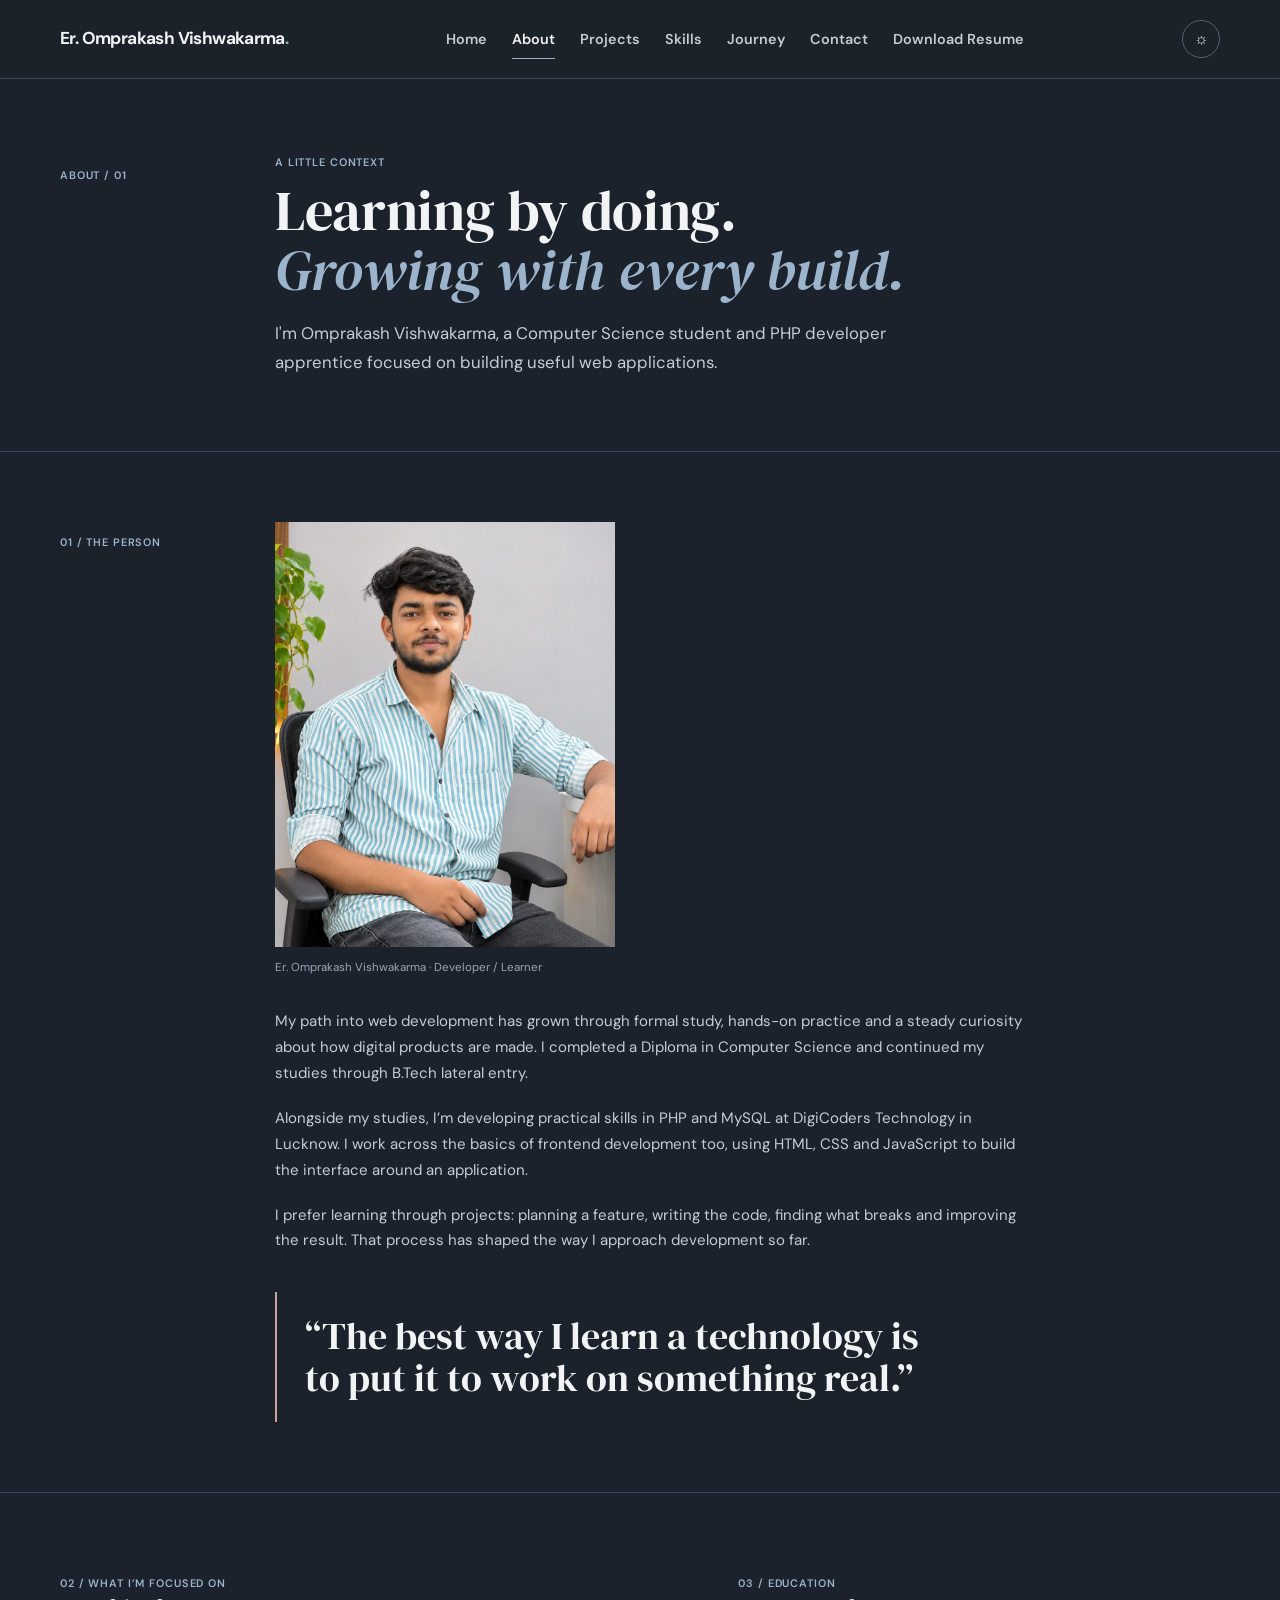
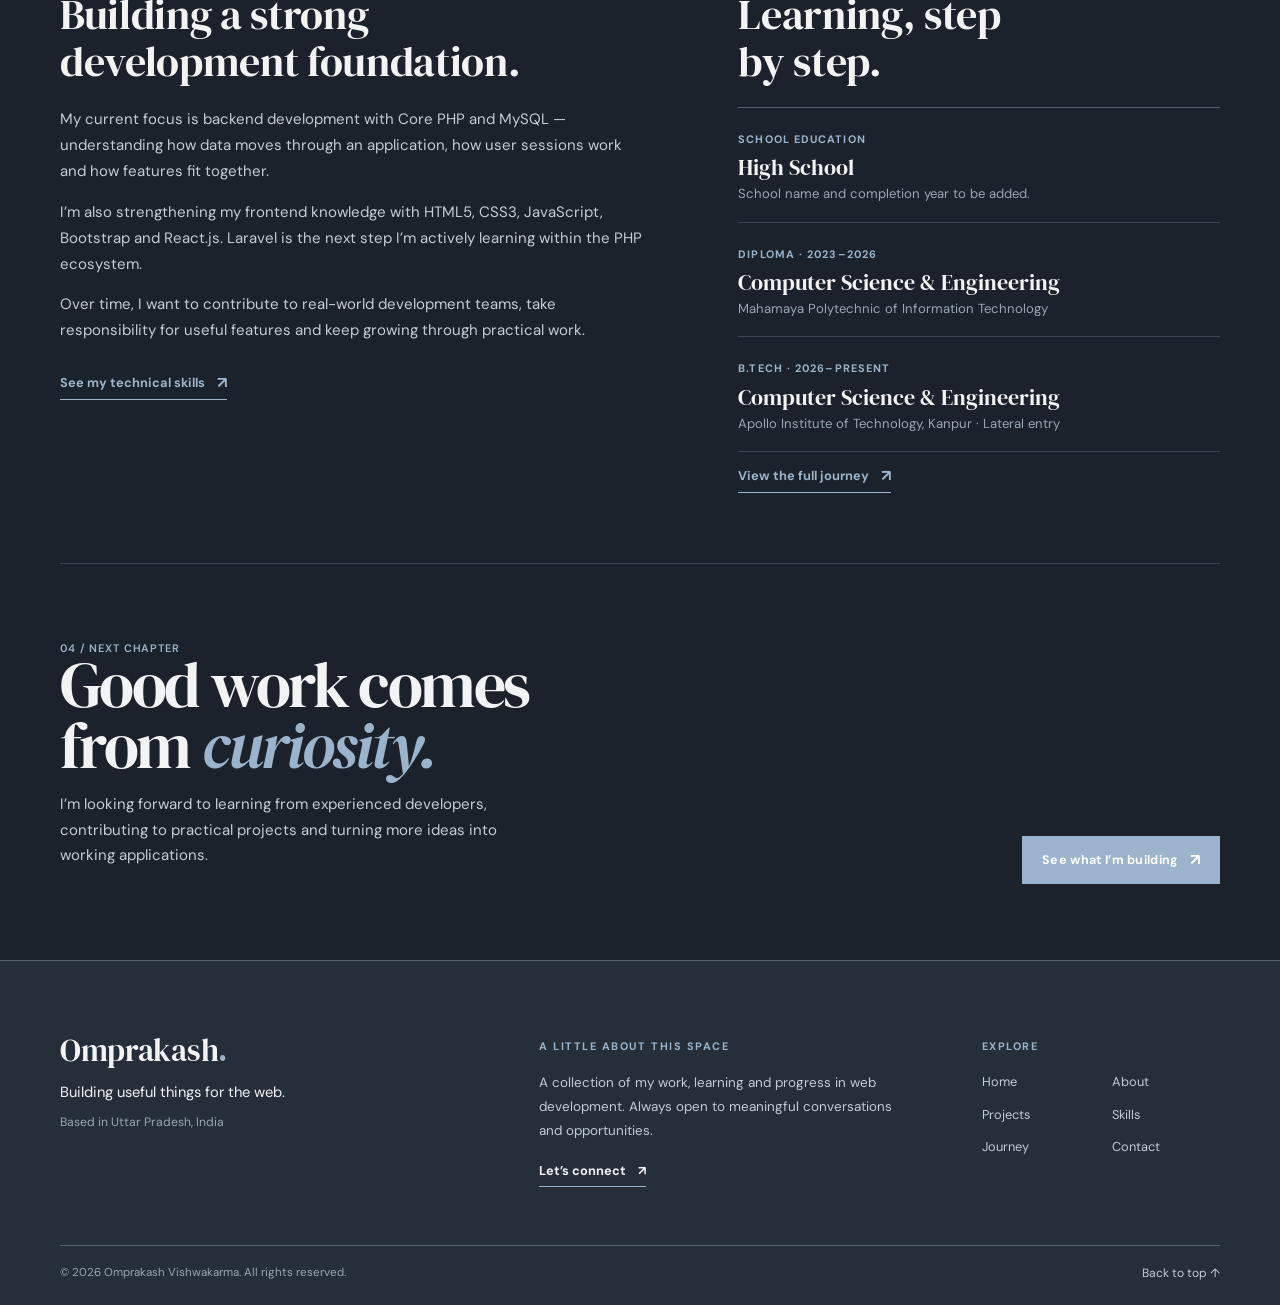
==== about.html @ 161e8c68 "Initial commit" ====
<!doctype html>
<html lang="en" data-theme="dark">
<head>
  <meta charset="utf-8">
  <meta name="viewport" content="width=device-width, initial-scale=1">
  <link rel="icon" href="favicon.svg" type="image/svg+xml">
  <link rel="icon" href="favicon.ico" sizes="any">
  <link rel="apple-touch-icon" href="favicon-180.png">
  <meta name="theme-color" content="#263746">
  <meta name="description" content="About Omprakash Vishwakarma — Computer Science student and PHP developer.">
  <title>About — Omprakash Vishwakarma</title>
  <link rel="preconnect" href="https://fonts.googleapis.com">
  <link rel="preconnect" href="https://fonts.gstatic.com" crossorigin>
  <link href="https://fonts.googleapis.com/css2?family=DM+Sans:wght@400;500;600;700;800&family=DM+Serif+Display:ital@0;1&display=swap" rel="stylesheet">
  <link rel="stylesheet" href="css/common.css">
    <link rel="stylesheet" href="css/about.css">
  <script>try{document.documentElement.dataset.theme=localStorage.getItem('omprakash-theme')||'dark';}catch(e){document.documentElement.dataset.theme='dark';}</script>
  <link rel="stylesheet" href="css/typography.css">
</head>
<body id="top">
<header class="site-header">
  <div class="wrap header-inner">
    <a class="wordmark" href="index.html" aria-label="Er. Omprakash Vishwakarma home">Er. Omprakash Vishwakarma<span>.</span></a>
    <div class="nav-wrap" data-primary-nav>
      <nav class="primary-nav" aria-label="Main navigation">
        <a href="index.html">Home</a><a href="about.html" aria-current="page">About</a>
        <a href="projects.html">Projects</a><a href="skills.html">Skills</a>
        <a href="journey.html">Journey</a><a href="contact.html">Contact</a><a class="nav-resume-link" href="resume/Omprakash_Vishwakarma_Resume.pdf" download="Omprakash_Vishwakarma_Resume.pdf" aria-label="Download resume PDF">Download Resume</a>
      </nav>
      
    </div>
    <div class="header-tools"><button class="theme-toggle" type="button" data-theme-toggle aria-label="Switch theme">◐</button></div>
    <button class="menu-toggle" type="button" data-menu-toggle aria-label="Open navigation" aria-expanded="false">☰</button>
  </div>
</header>

<main>
  <section class="page-intro">
    <div class="wrap page-intro-grid">
      <div class="section-index">About / 01</div>
      <div class="reveal">
        <div class="eyebrow">A little context</div>
        <h1>Learning by doing.<br><em>Growing with every build.</em></h1>
        <p class="intro-lead">I'm Omprakash Vishwakarma, a Computer Science student and PHP developer apprentice focused on building useful web applications.</p>
      </div>
    </div>
  </section>

  <section class="about-story">
    <div class="wrap story-grid">
      <div class="section-index">01 / The person</div>
      <div class="story-copy reveal">
        <figure class="about-portrait">
          <img src="images/about-image.png" alt="Profile photo placeholder for Er. Omprakash Vishwakarma">
          <figcaption>Er. Omprakash Vishwakarma · Developer / Learner</figcaption>
        </figure>
        <p>My path into web development has grown through formal study, hands-on practice and a steady curiosity about how digital products are made. I completed a Diploma in Computer Science and continued my studies through B.Tech lateral entry.</p>
        <p>Alongside my studies, I’m developing practical skills in PHP and MySQL at DigiCoders Technology in Lucknow. I work across the basics of frontend development too, using HTML, CSS and JavaScript to build the interface around an application.</p>
        <p>I prefer learning through projects: planning a feature, writing the code, finding what breaks and improving the result. That process has shaped the way I approach development so far.</p>
        <blockquote class="story-quote">“The best way I learn a technology is to put it to work on something real.”</blockquote>
      </div>
    </div>
  </section>

  <section class="wrap about-columns">
    <div class="about-column reveal">
      <div class="section-index">02 / What I’m focused on</div>
      <h2>Building a strong<br>development foundation.</h2>
      <p>My current focus is backend development with Core PHP and MySQL — understanding how data moves through an application, how user sessions work and how features fit together.</p>
      <p>I’m also strengthening my frontend knowledge with HTML5, CSS3, JavaScript, Bootstrap and React.js. Laravel is the next step I’m actively learning within the PHP ecosystem.</p>
      <p>Over time, I want to contribute to real-world development teams, take responsibility for useful features and keep growing through practical work.</p>
      <a class="inline-link" href="skills.html">See my technical skills <span class="arrow">↗</span></a>
    </div>
    <div class="about-column reveal">
      <div class="section-index">03 / Education</div>
      <h2>Learning, step<br>by step.</h2>
      <div class="education-list">
        <div class="education-item">
          <small>School education</small>
          <h3>High School</h3>
          <p>School name and completion year to be added.</p>
        </div>
        <div class="education-item">
          <small>Diploma · 2023–2026</small>
          <h3>Computer Science & Engineering</h3>
          <p>Mahamaya Polytechnic of Information Technology</p>
        </div>
        <div class="education-item">
          <small>B.Tech · 2026–Present</small>
          <h3>Computer Science & Engineering</h3>
          <p>Apollo Institute of Technology, Kanpur · Lateral entry</p>
        </div>
      </div>
      <a class="inline-link" href="journey.html">View the full journey <span class="arrow">↗</span></a>
    </div>
  </section>

  <section class="about-end">
    <div class="wrap about-end-inner reveal">
      <div>
        <div class="section-index">04 / Next chapter</div>
        <h2>Good work comes<br>from <em>curiosity.</em></h2>
        <p>I’m looking forward to learning from experienced developers, contributing to practical projects and turning more ideas into working applications.</p>
      </div>
      <a class="button" href="projects.html">See what I’m building <span class="arrow">↗</span></a>
    </div>
  </section>
</main>

<footer class="site-footer">
  <div class="wrap footer-inner">
    <div class="footer-main">
      <div class="footer-brand-block">
        <a aria-label="Omprakash Vishwakarma — back to homepage" class="footer-name" href="index.html">Omprakash<span>.</span></a>
        <p class="footer-tagline">Building useful things for the web.</p>
        <p class="footer-location">Based in Uttar Pradesh, India</p>
      </div>
      <div class="footer-note">
        <span class="footer-label">A little about this space</span>
        <p>A collection of my work, learning and progress in web development. Always open to meaningful conversations and opportunities.</p>
        <a class="footer-contact-link" href="contact.html">Let’s connect <span aria-hidden="true">↗</span></a>
      </div>
      <nav class="footer-navigation" aria-label="Footer navigation">
        <span class="footer-label">Explore</span>
        <div class="footer-links">
          <a href="index.html">Home</a>
          <a href="about.html">About</a>
          <a href="projects.html">Projects</a>
          <a href="skills.html">Skills</a>
          <a href="journey.html">Journey</a>
          <a href="contact.html">Contact</a>
        </div>
      </nav>
    </div>
    <div class="footer-bottom">
      <span class="footer-meta">© <span data-current-year>2026</span> Omprakash Vishwakarma. All rights reserved.</span>
      <a class="back-to-top" href="#top" onclick="window.scrollTo({top:0,behavior:'smooth'}); return false;">Back to top ↑</a>
    </div>
  </div>
</footer>
<script src="js/main.js"></script>
</body>
</html>
---- css/common.css ----
:root {
  color-scheme: light;
  --paper: #f7f7f5;
  --paper-2: #eef0f2;
  --surface: #ffffff;
  --ink: #22252b;
  --ink-soft: #505966;
  --muted: #707985;
  --olive: #526b86;
  --olive-deep: #40566e;
  --clay: #8a6f68;
  --line: #dfe3e7;
  --line-strong: #c7ced6;
  --shadow: 0 16px 38px rgba(34, 45, 58, .08);
  --serif: "DM Serif Display", Georgia, serif;
  --sans: "DM Sans", Arial, sans-serif;
}

:root[data-theme="dark"] {
  color-scheme: dark;
  --paper: #1c222b;
  --paper-2: #252e39;
  --surface: #222b35;
  --ink: #f1f3f5;
  --ink-soft: #c4ccd5;
  --muted: #9aa6b3;
  --olive: #9bb3cb;
  --olive-deep: #b4c8dc;
  --clay: #c5a69a;
  --line: #394552;
  --line-strong: #536171;
  --shadow: 0 16px 38px rgba(0, 0, 0, .24);
}

* {
  box-sizing: border-box;
}

html {
  scroll-behavior: smooth;
  scroll-padding-top: 92px;
}

body {
  margin: 0;
  background: var(--paper);
  color: var(--ink);
  font-family: var(--sans);
  font-size: 16px;
  line-height: 1.7;
  transition: background-color .25s ease, color .25s ease;
}

a {
  color: inherit;
  text-decoration: none;
}

button {
  font: inherit;
}

img {
  display: block;
  max-width: 100%;
}

.wrap {
  width: min(1160px, calc(100% - 56px));
  margin-inline: auto;
}

.eyebrow,
.section-index,
.meta,
.nav-link,
.small-label {
  font-size: .72rem;
  line-height: 1.3;
  letter-spacing: .13em;
  text-transform: uppercase;
  font-weight: 700;
}

.eyebrow,
.section-index {
  color: var(--olive);
}

.site-header {
  position: sticky;
  top: 0;
  z-index: 30;
  background: color-mix(in srgb, var(--paper) 94%, transparent);
  border-bottom: 1px solid var(--line);
  backdrop-filter: blur(10px);
}

.header-inner {
  min-height: 78px;
  display: flex;
  align-items: center;
  justify-content: space-between;
  gap: 28px;
}

.wordmark {
  font-family: var(--serif);
  font-size: 1.8rem;
  font-weight: 700;
  letter-spacing: -.045em;
  line-height: 1;
  white-space: nowrap;
}

.wordmark span {
  color: var(--olive);
}

.nav-wrap {
  display: flex;
  align-items: center;
  gap: 30px;
}

.primary-nav {
  display: flex;
  align-items: center;
  gap: 25px;
}

.primary-nav a {
  position: relative;
  color: var(--ink-soft);
  font-size: .9rem;
  font-weight: 600;
  transition: color .2s ease;
}

.primary-nav a::after {
  content: "";
  position: absolute;
  left: 0;
  right: 100%;
  bottom: -8px;
  height: 1px;
  background: var(--olive);
  transition: right .2s ease;
}

.primary-nav a:hover,
.primary-nav a[aria-current="page"] {
  color: var(--ink);
}

.primary-nav a:hover::after,
.primary-nav a[aria-current="page"]::after {
  right: 0;
}

.header-tools {
  display: flex;
  align-items: center;
  gap: 10px;
}

.theme-toggle,
.menu-toggle {
  width: 38px;
  height: 38px;
  border: 1px solid var(--line-strong);
  background: transparent;
  color: var(--ink);
  display: grid;
  place-items: center;
  cursor: pointer;
  border-radius: 50%;
  transition: background .2s, border-color .2s;
}

.theme-toggle:hover,
.menu-toggle:hover {
  background: var(--paper-2);
  border-color: var(--olive);
}

.menu-toggle {
  display: none;
  border-radius: 2px;
  font-size: 1rem;
}

.hero {
  padding: 86px 0 84px;
  border-bottom: 1px solid var(--line);
}

.hero-grid {
  display: grid;
  grid-template-columns: minmax(0, 1.13fr) minmax(280px, .87fr);
  gap: clamp(44px, 8vw, 112px);
  align-items: center;
}

.hero-copy {
  padding: 12px 0 18px;
}

.hero-kicker {
  display: flex;
  align-items: center;
  gap: 12px;
  color: var(--olive);
}

.hero-kicker::before {
  content: "";
  width: 32px;
  height: 1px;
  background: var(--olive);
}

.hero h1 {
  max-width: 740px;
  margin: 24px 0 20px;
  font-family: var(--serif);
  font-size: clamp(3.8rem, 7.4vw, 6.8rem);
  font-weight: 500;
  letter-spacing: -.055em;
  line-height: .88;
}

.hero h1 em {
  color: var(--olive);
  font-weight: 500;
}

.hero-intro {
  max-width: 550px;
  color: var(--ink-soft);
  font-size: 1rem;
  line-height: 1.85;
}

.hero-actions {
  display: flex;
  align-items: center;
  flex-wrap: wrap;
  gap: 24px;
  margin-top: 30px;
}

.button {
  display: inline-flex;
  align-items: center;
  justify-content: center;
  gap: 12px;
  min-height: 48px;
  padding: 0 19px;
  border: 1px solid var(--olive);
  background: var(--olive);
  color: #fff;
  font-size: .78rem;
  font-weight: 700;
  letter-spacing: .025em;
  transition: background .2s, color .2s, transform .2s;
}

.button:hover {
  background: var(--olive-deep);
  border-color: var(--olive-deep);
  transform: translateY(-2px);
}

.button-quiet {
  display: inline-flex;
  align-items: center;
  gap: 10px;
  font-size: .8rem;
  font-weight: 700;
  color: var(--ink);
  border-bottom: 1px solid var(--line-strong);
  padding: 9px 0;
  transition: color .2s, border-color .2s;
}

.button-quiet:hover {
  color: var(--olive);
  border-color: var(--olive);
}

.arrow {
  font-size: 1rem;
  line-height: 1;
}

.hero-portrait {
  position: relative;
  max-width: 410px;
  margin-left: auto;
  width: 100%;
}

.portrait-frame {
  position: relative;
  overflow: hidden;
  aspect-ratio: 4 / 5;
  background: var(--paper-2);
  border: 1px solid var(--line-strong);
}

.portrait-frame img {
  width: 100%;
  height: 100%;
  object-fit: cover;
}

.portrait-caption {
  display: flex;
  justify-content: space-between;
  gap: 15px;
  padding-top: 12px;
  color: var(--muted);
  font-size: .68rem;
  letter-spacing: .09em;
  text-transform: uppercase;
}

.portrait-side-note {
  position: absolute;
  left: -35px;
  bottom: 62px;
  writing-mode: vertical-rl;
  transform: rotate(180deg);
  color: var(--clay);
  font-size: .68rem;
  letter-spacing: .17em;
  text-transform: uppercase;
}

.home-section {
  padding: 78px 0;
  border-bottom: 1px solid var(--line);
}

.section-heading {
  display: grid;
  grid-template-columns: 180px 1fr;
  gap: 35px;
  align-items: start;
  margin-bottom: 34px;
}

.section-index {
  padding-top: 13px;
}

.section-title {
  margin: 0;
  font-family: var(--serif);
  font-size: clamp(2.6rem, 4.7vw, 4.25rem);
  font-weight: 500;
  letter-spacing: -.04em;
  line-height: .98;
}

.section-title em {
  color: var(--olive);
  font-weight: 500;
}

.section-deck {
  max-width: 630px;
  margin: 15px 0 0;
  color: var(--ink-soft);
}

.about-preview {
  display: grid;
  grid-template-columns: 180px minmax(0, 1fr) 150px;
  gap: 35px;
  align-items: start;
}

.about-mark {
  font-family: var(--serif);
  font-size: 6rem;
  color: var(--clay);
  line-height: .75;
  font-weight: 400;
}

.about-copy {
  max-width: 680px;
}

.about-copy p {
  margin: 0 0 16px;
  color: var(--ink-soft);
}

.inline-link {
  display: inline-flex;
  gap: 12px;
  align-items: center;
  color: var(--olive);
  font-size: .8rem;
  font-weight: 700;
  border-bottom: 1px solid var(--olive);
  padding: 5px 0;
  margin-top: 8px;
}

.inline-link:hover {
  color: var(--clay);
  border-color: var(--clay);
}

.project-feature {
  display: grid;
  grid-template-columns: minmax(0, 1.1fr) minmax(280px, .9fr);
  gap: clamp(28px, 6vw, 75px);
  align-items: stretch;
}

.project-art {
  min-height: 310px;
  background: var(--paper-2);
  border: 1px solid var(--line-strong);
  padding: clamp(24px, 4vw, 48px);
  display: flex;
  flex-direction: column;
  justify-content: space-between;
  position: relative;
  overflow: hidden;
}

.project-art::before {
  content: "";
  position: absolute;
  width: 260px;
  height: 260px;
  right: -85px;
  top: -90px;
  border: 1px solid var(--line-strong);
  border-radius: 50%;
}

.project-art::after {
  content: "";
  position: absolute;
  width: 175px;
  height: 175px;
  right: -43px;
  top: -48px;
  border: 1px solid var(--line-strong);
  border-radius: 50%;
}

.project-art-top,
.project-art-bottom {
  position: relative;
  z-index: 1;
}

.project-art-title {
  font-family: var(--serif);
  font-size: clamp(3rem, 6vw, 5.2rem);
  line-height: .85;
  letter-spacing: -.04em;
  color: var(--ink);
}

.project-art-sub {
  color: var(--olive);
  font-size: .72rem;
  font-weight: 700;
  letter-spacing: .15em;
  text-transform: uppercase;
}

.project-art-bottom {
  display: flex;
  justify-content: space-between;
  align-items: end;
  gap: 15px;
}

.project-art-bottom span {
  color: var(--muted);
  font-size: .7rem;
  text-transform: uppercase;
  letter-spacing: .1em;
}

.project-info {
  padding: 8px 0;
  display: flex;
  flex-direction: column;
  align-items: start;
}

.project-info h3 {
  margin: 13px 0 15px;
  font-family: var(--serif);
  font-size: 2.45rem;
  font-weight: 500;
  letter-spacing: -.03em;
}

.project-info p {
  color: var(--ink-soft);
  margin: 0 0 20px;
}

.project-meta {
  display: flex;
  flex-wrap: wrap;
  gap: 8px 17px;
  margin-top: auto;
  padding-top: 20px;
  color: var(--muted);
  font-size: .7rem;
  text-transform: uppercase;
  letter-spacing: .08em;
}

.skills-preview {
  display: grid;
  grid-template-columns: 180px minmax(0, 1fr);
  gap: 35px;
}

.skill-lines {
  border-top: 1px solid var(--line-strong);
}

.skill-line {
  display: grid;
  grid-template-columns: 175px 1fr;
  gap: 25px;
  padding: 17px 0;
  border-bottom: 1px solid var(--line);
}

.skill-line h3 {
  margin: 0;
  font-size: .8rem;
  font-weight: 700;
}

.skill-line p {
  margin: 0;
  color: var(--ink-soft);
  font-size: .88rem;
}

.journey-preview {
  display: grid;
  grid-template-columns: 180px minmax(0, 1fr);
  gap: 35px;
}

.journey-list {
  border-top: 1px solid var(--line-strong);
}

.journey-row {
  display: grid;
  grid-template-columns: 145px minmax(0, 1fr) 24px;
  gap: 20px;
  align-items: baseline;
  padding: 17px 0;
  border-bottom: 1px solid var(--line);
}

.journey-row time {
  color: var(--olive);
  font-size: .72rem;
  font-weight: 700;
  letter-spacing: .08em;
  text-transform: uppercase;
}

.journey-row h3 {
  margin: 0;
  font-family: var(--serif);
  font-size: 1.45rem;
  font-weight: 500;
}

.journey-row p {
  margin: 3px 0 0;
  color: var(--muted);
  font-size: .8rem;
}

.journey-row .arrow {
  color: var(--clay);
}

.contact-band {
  padding: 72px 0 80px;
  background: var(--paper-2);
}

.contact-band-inner {
  display: grid;
  grid-template-columns: 180px minmax(0, 1fr) auto;
  gap: 35px;
  align-items: end;
}

.contact-band h2 {
  max-width: 720px;
  margin: 0;
  font-family: var(--serif);
  font-size: clamp(2.8rem, 5.3vw, 5rem);
  font-weight: 500;
  line-height: .94;
  letter-spacing: -.045em;
}

.contact-band h2 em {
  color: var(--olive);
}

.contact-band p {
  max-width: 540px;
  margin: 17px 0 0;
  color: var(--ink-soft);
}

.site-footer {
  padding: 25px 0;
  background: var(--paper-2);
  border-top: 1px solid var(--line);
}

.footer-inner {
  display: flex;
  justify-content: space-between;
  align-items: center;
  gap: 18px;
}

.footer-name {
  font-family: var(--serif);
  font-size: 1.35rem;
  font-weight: 700;
}

.footer-meta {
  color: var(--muted);
  font-size: .7rem;
}

.footer-links {
  display: flex;
  gap: 20px;
}

.footer-links a {
  color: var(--ink-soft);
  font-size: .72rem;
}

.footer-links a:hover {
  color: var(--olive);
}

.reveal {
  opacity: 0;
  transform: translateY(14px);
  transition: opacity .6s ease, transform .6s ease;
}

.reveal.is-visible {
  opacity: 1;
  transform: none;
}

:focus-visible {
  outline: 2px solid var(--clay);
  outline-offset: 4px;
}

@media (max-width: 900px) {
  .primary-nav {
    gap: 15px;
  }

  .nav-wrap {
    gap: 18px;
  }

  .hero-grid {
    gap: 45px;
  }

  .section-heading,
  .about-preview,
  .skills-preview,
  .journey-preview {
    grid-template-columns: 130px minmax(0, 1fr);
    gap: 25px;
  }

  .about-preview {
    grid-template-columns: 130px minmax(0, 1fr);
  }

  .about-mark {
    display: none;
  }

  .contact-band-inner {
    grid-template-columns: 130px minmax(0, 1fr);
  }

  .contact-band-inner .button {
    grid-column: 2;
    width: fit-content;
  }
}

@media (max-width: 700px) {
  .wrap {
    width: min(100% - 36px, 1160px);
  }

  .header-inner {
    min-height: 68px;
  }

  .menu-toggle {
    display: grid;
  }

  .header-tools {
    display: flex;
    align-items: center;
    margin-left: auto;
  }

  .nav-wrap {
    display: none;
    position: absolute;
    top: 68px;
    left: 0;
    right: 0;
    padding: 20px 18px 24px;
    background: var(--paper);
    border-bottom: 1px solid var(--line);
    align-items: stretch;
  }

  .nav-wrap.is-open {
    display: flex;
    flex-direction: column;
  }

  .primary-nav {
    display: grid;
    grid-template-columns: 1fr 1fr;
    gap: 17px 25px;
  }

  .primary-nav a {
    padding: 4px 0;
  }

  .hero {
    padding: 58px 0 58px;
  }

  .hero-grid {
    grid-template-columns: 1fr;
    gap: 42px;
  }

  .hero h1 {
    font-size: clamp(3.6rem, 17vw, 5.5rem);
  }

  .hero-portrait {
    max-width: 340px;
    margin: 0 auto;
  }

  .portrait-side-note {
    left: -23px;
  }

  .home-section {
    padding: 58px 0;
  }

  .section-heading,
  .about-preview,
  .skills-preview,
  .journey-preview {
    grid-template-columns: 1fr;
    gap: 15px;
  }

  .section-index {
    padding-top: 0;
  }

  .section-title {
    font-size: clamp(2.6rem, 12vw, 3.6rem);
  }

  .project-feature {
    grid-template-columns: 1fr;
  }

  .project-art {
    min-height: 270px;
  }

  .project-info h3 {
    font-size: 2.15rem;
  }

  .skill-line {
    grid-template-columns: 115px 1fr;
    gap: 15px;
  }

  .journey-row {
    grid-template-columns: 100px minmax(0, 1fr) 16px;
    gap: 12px;
  }

  .journey-row h3 {
    font-size: 1.25rem;
  }

  .contact-band {
    padding: 58px 0;
  }

  .contact-band-inner {
    grid-template-columns: 1fr;
    gap: 18px;
  }

  .contact-band-inner .button {
    grid-column: auto;
  }

  .footer-inner {
    flex-wrap: wrap;
  }

  .footer-links {
    order: 3;
    width: 100%;
    flex-wrap: wrap;
  }
}

@media (prefers-reduced-motion: reduce) {
  html {
    scroll-behavior: auto;
  }

  *,
  *::before,
  *::after {
    transition-duration: .01ms !important;
    animation-duration: .01ms !important;
    animation-iteration-count: 1 !important;
  }

  .reveal {
    opacity: 1;
    transform: none;
  }
}




/* -------------------------------------------------------
   Unified expanded footer — shared across all six pages
-------------------------------------------------------- */
.site-footer {
  padding: 0;
  background: var(--paper-2);
  border-top: 1px solid var(--line-strong);
}

.footer-inner {
  display: block;
  padding-top: clamp(42px, 6vw, 72px);
  padding-bottom: 22px;
}

.footer-main {
  display: grid;
  grid-template-columns: minmax(220px, 1.1fr) minmax(250px, 1fr) minmax(150px, .65fr);
  gap: clamp(28px, 6vw, 76px);
  padding-bottom: clamp(38px, 5vw, 58px);
}

.footer-brand-block,
.footer-note,
.footer-navigation {
  min-width: 0;
}

.footer-name {
  display: inline-block;
  font-family: var(--serif);
  font-size: clamp(2rem, 3vw, 2.65rem);
  font-weight: 700;
  letter-spacing: -.055em;
  line-height: 1;
}

.footer-name span {
  color: var(--olive);
}

.footer-tagline {
  margin: 17px 0 7px;
  color: var(--ink);
  font-family: var(--serif);
  font-size: clamp(1.35rem, 2vw, 1.7rem);
  line-height: 1.15;
}

.footer-location {
  margin: 0;
  color: var(--muted);
  font-size: .76rem;
}

.footer-label {
  display: block;
  margin: 4px 0 15px;
  color: var(--olive);
  font-size: .68rem;
  font-weight: 700;
  letter-spacing: .14em;
  text-transform: uppercase;
}

.footer-note p {
  max-width: 390px;
  margin: 0;
  color: var(--ink-soft);
  font-size: .84rem;
  line-height: 1.8;
}

.footer-contact-link {
  display: inline-flex;
  align-items: center;
  gap: 12px;
  margin-top: 17px;
  padding-bottom: 4px;
  border-bottom: 1px solid var(--olive);
  color: var(--ink);
  font-size: .8rem;
  font-weight: 700;
}

.footer-contact-link:hover {
  color: var(--olive);
}

.footer-links {
  display: grid;
  grid-template-columns: repeat(2, minmax(0, 1fr));
  gap: 11px 22px;
}

.footer-links a {
  width: fit-content;
  color: var(--ink-soft);
  font-size: .8rem;
  transition: color .2s ease;
}

.footer-links a:hover {
  color: var(--olive);
}

.footer-bottom {
  display: flex;
  justify-content: space-between;
  align-items: center;
  gap: 20px;
  padding-top: 17px;
  border-top: 1px solid var(--line-strong);
}

.footer-meta {
  color: var(--muted);
  font-size: .72rem;
  line-height: 1.6;
}

.back-to-top {
  flex: 0 0 auto;
  color: var(--ink-soft);
  font-size: .75rem;
  transition: color .2s ease;
}

.back-to-top:hover {
  color: var(--olive);
}

@media (max-width: 760px) {
  .footer-inner {
    padding-top: 38px;
  }

  .footer-main {
    grid-template-columns: 1fr 1fr;
    gap: 30px 24px;
  }

  .footer-brand-block {
    grid-column: 1 / -1;
  }

  .footer-note {
    grid-column: 1 / -1;
    max-width: 520px;
  }

  .footer-navigation {
    grid-column: 1 / -1;
  }

  .footer-links {
    grid-template-columns: repeat(3, minmax(0, 1fr));
  }
}

@media (max-width: 430px) {
  .footer-main {
    gap: 25px;
  }

  .footer-links {
    grid-template-columns: repeat(2, minmax(0, 1fr));
  }

  .footer-bottom {
    align-items: flex-start;
    flex-direction: column;
    gap: 10px;
  }
}


/* Full name in the navigation */
.wordmark {
  font-family: var(--sans);
  font-size: clamp(.9rem, 1.35vw, 1.12rem);
  font-weight: 700;
  letter-spacing: -.035em;
}

.wordmark span {
  color: var(--olive);
}

@media (max-width: 900px) {
  .wordmark {
    font-size: .92rem;
  }
}


/* Home page: three selected project cards */
.home-project-grid {
  display: grid;
  grid-template-columns: repeat(3, minmax(0, 1fr));
  gap: 24px;
}

.home-project-card {
  min-width: 0;
}

.home-project-image {
  position: relative;
  display: flex;
  min-height: 260px;
  aspect-ratio: 4 / 3;
  flex-direction: column;
  justify-content: space-between;
  overflow: hidden;
  padding: 22px;
  background: var(--paper-2);
  border: 1px solid var(--line-strong);
}

.home-project-image>img {
  position: absolute;
  inset: 0;
  width: 100%;
  height: 100%;
  object-fit: cover;
}

.home-project-image::after {
  content: "";
  position: absolute;
  inset: 0;
  background: linear-gradient(180deg, rgba(18, 26, 34, .15), rgba(18, 26, 34, .62));
}

.home-project-number,
.home-project-image-title,
.home-project-image-meta {
  position: relative;
  z-index: 1;
  color: #fff;
}

.home-project-number {
  font-size: .68rem;
  font-weight: 700;
  letter-spacing: .13em;
  text-transform: uppercase;
}

.home-project-image-title {
  width: fit-content;
  font-family: var(--serif);
  font-size: clamp(3rem, 5vw, 4.8rem);
  line-height: .85;
  letter-spacing: -.06em;
}

.home-project-image-title span {
  color: #d2b0a6;
}

.home-project-image-meta {
  display: flex;
  justify-content: space-between;
  gap: 10px;
  font-size: .62rem;
  letter-spacing: .08em;
  text-transform: uppercase;
}

.findback-card-image {
  background-image:
    linear-gradient(180deg, rgba(18, 26, 34, .05), rgba(18, 26, 34, .72)),
    url("../images/findback-hero.png");
  background-size: cover;
  background-position: center;
}

.home-project-copy {
  padding: 20px 2px 4px;
}

.home-project-copy h3 {
  margin: 8px 0 10px;
  font-family: var(--serif);
  font-size: 1.8rem;
  font-weight: 500;
  line-height: 1.05;
}

.home-project-copy p {
  min-height: 74px;
  margin: 0 0 15px;
  color: var(--ink-soft);
  font-size: .86rem;
}

@media (max-width: 900px) {
  .home-project-grid {
    grid-template-columns: repeat(2, minmax(0, 1fr));
  }
}

@media (max-width: 620px) {
  .home-project-grid {
    grid-template-columns: 1fr;
  }

  .home-project-image {
    min-height: 280px;
  }

  .home-project-copy p {
    min-height: 0;
  }
}


/* Improve readability of text over Home page project images */
.home-project-image::after {
  background: linear-gradient(180deg,
      rgba(13, 20, 28, .55) 0%,
      rgba(13, 20, 28, .12) 42%,
      rgba(13, 20, 28, .88) 100%);
}

.home-project-number,
.home-project-image-title,
.home-project-image-meta {
  color: #fff;
  text-shadow: 0 2px 10px rgba(0, 0, 0, .5);
}

.home-project-image-title span {
  color: #f0c8b8;
}


/* Slightly larger navigation labels */
@media (max-width: 900px) and (min-width: 701px) {
  .primary-nav a {
    font-size: .86rem;
  }
}

/* Mobile project cards alignment - Home */
@media (max-width: 620px) {
  .home-project-grid {
    width: 100%;
    grid-template-columns: minmax(0, 1fr);
    gap: 28px;
  }

  .home-project-card {
    width: 100%;
    min-width: 0;
    max-width: 100%;
  }

  .home-project-image {
    width: 100%;
    min-width: 0;
    min-height: 0;
    aspect-ratio: 16 / 10;
    padding: 18px;
  }

  .home-project-image-title {
    max-width: 100%;
    overflow-wrap: anywhere;
    font-size: clamp(2.7rem, 12vw, 4rem);
  }

  .home-project-copy {
    min-width: 0;
  }

  .home-project-copy p {
    min-height: 0;
  }
}

/* Refined typography: calmer hero scale across the site */
.hero h1,
.page-intro h1,
.projects-intro h1,
.skills-intro h1,
.journey-intro h1,
.contact-intro h1 {
  font-size: clamp(3.25rem, 6.1vw, 5.35rem);
  line-height: .96;
  letter-spacing: -.045em;
}

.hero-intro,
.page-intro .intro-lead,
.projects-intro p,
.skills-intro p,
.journey-lede,
.contact-lede {
  max-width: 560px;
  font-size: .98rem;
  line-height: 1.7;
}

.section-title {
  font-size: clamp(2.15rem, 4vw, 3.45rem);
}

@media (max-width: 700px) {
  .hero { padding: 58px 0 54px; }
  .hero h1,
  .page-intro h1,
  .projects-intro h1,
  .skills-intro h1,
  .journey-intro h1,
  .contact-intro h1 {
    font-size: clamp(2.75rem, 11vw, 4.1rem);
    line-height: .98;
  }
  .hero-intro,
  .page-intro .intro-lead,
  .projects-intro p,
  .skills-intro p,
  .journey-lede,
  .contact-lede {
    font-size: .92rem;
    line-height: 1.65;
  }
  .section-title { font-size: clamp(1.9rem, 8vw, 2.8rem); }
}


/* Footer brand typography: lighter weight and more breathing room */
.footer-name {
  font-family: "DM Serif Display", Georgia, serif;
  font-size: clamp(1.8rem, 2.4vw, 2.15rem);
  font-weight: 400;
  letter-spacing: -.01em;
  line-height: 1.12;
}

.footer-tagline {
  margin-top: 12px;
  font-family: "DM Sans", Arial, sans-serif;
  font-size: .92rem;
  font-weight: 400;
  letter-spacing: 0;
  line-height: 1.6;
}

@media (max-width: 700px) {
  .footer-name {
    font-size: 1.85rem;
  }

  .footer-tagline {
    font-size: .9rem;
  }
}
---- css/about.css ----
/* About page — editorial biography layout */
.page-intro { padding: 76px 0 58px; border-bottom: 1px solid var(--line); }
.page-intro-grid { display: grid; grid-template-columns: 180px minmax(0, 1fr); gap: 35px; }
.page-intro h1 {
  margin: 12px 0 18px; max-width: 850px;
  font-family: var(--serif); font-size: clamp(3.4rem, 7vw, 6.1rem);
  font-weight: 500; line-height: .91; letter-spacing: -.055em;
}
.page-intro h1 em { color: var(--olive); }
.page-intro .intro-lead { max-width: 680px; color: var(--ink-soft); font-size: 1.05rem; }
.about-story { padding: 70px 0; border-bottom: 1px solid var(--line); }
.story-grid { display: grid; grid-template-columns: 180px minmax(0, 1fr); gap: 35px; }
.story-copy { max-width: 760px; }
.story-copy p { margin: 0 0 19px; color: var(--ink-soft); }
.story-quote {
  margin: 38px 0 0; padding: 23px 0 23px 28px;
  border-left: 2px solid var(--clay); max-width: 650px;
  font-family: var(--serif); font-size: clamp(1.7rem, 3vw, 2.35rem);
  line-height: 1.12; color: var(--ink);
}
.about-columns {
  display: grid; grid-template-columns: minmax(0, 1.1fr) minmax(260px, .9fr);
  gap: clamp(35px, 7vw, 90px); padding: 70px 0; border-bottom: 1px solid var(--line);
}
.about-column h2 {
  margin: 0 0 22px; font-family: var(--serif); font-size: 2.6rem;
  font-weight: 500; letter-spacing: -.04em; line-height: 1;
}
.about-column p { color: var(--ink-soft); }
.education-list { border-top: 1px solid var(--line-strong); }
.education-item { padding: 16px 0; border-bottom: 1px solid var(--line); }
.education-item small { color: var(--olive); text-transform: uppercase; letter-spacing: .1em; font-size: .68rem; font-weight: 700; }
.education-item h3 { margin: 4px 0 2px; font-family: var(--serif); font-size: 1.4rem; font-weight: 500; }
.education-item p { margin: 0; color: var(--muted); font-size: .82rem; }
.about-end { padding: 64px 0 76px; }
.about-end-inner { display: flex; align-items: end; justify-content: space-between; gap: 30px; }
.about-end h2 { max-width: 650px; margin: 0; font-family: var(--serif); font-size: clamp(2.6rem, 5vw, 4.4rem); line-height: .95; font-weight: 500; letter-spacing: -.04em; }
.about-end h2 em { color: var(--olive); }
.about-end p { color: var(--ink-soft); max-width: 490px; }
@media(max-width:700px) {
  .page-intro { padding: 55px 0 42px; }
  .page-intro-grid, .story-grid { grid-template-columns: 1fr; gap: 16px; }
  .page-intro h1 { font-size: clamp(3.3rem, 16vw, 5rem); }
  .about-story { padding: 54px 0; }
  .about-columns { grid-template-columns: 1fr; gap: 38px; padding: 54px 0; }
  .about-end { padding: 54px 0; }
  .about-end-inner { display: block; }
}


/* Profile photo on the About page */
.about-portrait {
  max-width: 340px;
  margin: 0 0 2rem;
}
.about-portrait img {
  width: 100%;
  aspect-ratio: 4 / 5;
  object-fit: cover;
  background: var(--paper-2);
}
.about-portrait figcaption {
  margin-top: .65rem;
  color: var(--muted);
  font-size: .72rem;
}
---- css/typography.css ----
/* -------------------------------------------------------
   TYPOGRAPHY REFINEMENT
   DM Serif Display is a regular-weight display face.
   Avoid synthetic bold and tight tracking.
-------------------------------------------------------- */

main h1,
main h2,
main h3,
main h4,
main .story-quote,
main .skill-note p {
  font-family: "DM Serif Display", Georgia, serif;
  font-weight: 400;
  letter-spacing: normal;
}

/* Hero headings: lighter, less compressed */
main .hero h1,
main .page-intro h1,
main .projects-intro h1,
main .skills-intro h1,
main .journey-intro h1,
main .contact-intro h1 {
  font-family: "DM Serif Display", Georgia, serif;
  font-size: clamp(3.1rem, 5.7vw, 5.1rem);
  font-weight: 400;
  line-height: 1.04;
  letter-spacing: -.012em;
  word-spacing: .015em;
  font-synthesis: none;
}

/* Emphasized words should remain elegant, not heavier */
main .hero h1 em,
main .page-intro h1 em,
main .projects-intro h1 em,
main .skills-intro h1 em,
main .journey-intro h1 em,
main .contact-intro h1 em {
  font-weight: 400;
  letter-spacing: 0;
}

/* Section headings */
main .section-title,
main .about-column h2,
main .contact-aside h2,
main .skills-cta h2,
main .project-next h2 {
  font-family: "DM Serif Display", Georgia, serif;
  font-size: clamp(1.9rem, 3.3vw, 2.75rem);
  font-weight: 400;
  line-height: 1.12;
  letter-spacing: -.008em;
}

/* Body copy */
main p,
main li,
main .hero-intro,
main .intro-lead,
main .projects-intro p,
main .skills-intro p,
main .journey-lede,
main .contact-lede,
main .contact-aside-copy {
  font-family: "DM Sans", Arial, sans-serif;
  font-size: .94rem;
  font-weight: 400;
  letter-spacing: 0;
  line-height: 1.72;
}

/* Card and sub-section headings */
main .home-project-copy h3,
main .project-equal-copy h3,
main .skill-ledger-main h2,
main .timeline-copy h2,
main .case-detail h3,
main .education-item h3 {
  font-family: "DM Serif Display", Georgia, serif;
  font-size: 1.35rem;
  font-weight: 400;
  line-height: 1.2;
  letter-spacing: 0;
}

/* Keep labels crisp without excessive weight */
main .meta,
main .small-label,
main .section-index,
main .eyebrow {
  font-family: "DM Sans", Arial, sans-serif;
  font-size: .68rem;
  font-weight: 600;
  letter-spacing: .08em;
}

@media (max-width: 700px) {
  main .hero h1,
  main .page-intro h1,
  main .projects-intro h1,
  main .skills-intro h1,
  main .journey-intro h1,
  main .contact-intro h1 {
    font-size: clamp(2.55rem, 10vw, 3.65rem);
    line-height: 1.06;
    letter-spacing: -.008em;
  }

  main .section-title,
  main .about-column h2,
  main .contact-aside h2,
  main .skills-cta h2,
  main .project-next h2 {
    font-size: clamp(1.75rem, 7vw, 2.35rem);
    line-height: 1.14;
  }

  main p,
  main li,
  main .hero-intro,
  main .intro-lead,
  main .projects-intro p,
  main .skills-intro p,
  main .journey-lede,
  main .contact-lede,
  main .contact-aside-copy {
    font-size: .9rem;
    line-height: 1.68;
  }

  main .home-project-copy h3,
  main .project-equal-copy h3,
  main .skill-ledger-main h2,
  main .timeline-copy h2,
  main .case-detail h3,
  main .education-item h3 {
    font-size: 1.2rem;
  }
}


/* Secondary-page hero headings: reduce oversized display scale */
main .page-intro h1,
main .projects-intro h1,
main .skills-intro h1,
main .journey-intro h1,
main .contact-intro h1 {
  font-size: clamp(2.65rem, 4.35vw, 3.85rem);
  line-height: 1.08;
  letter-spacing: -.006em;
  font-weight: 400;
}

@media (max-width: 700px) {
  main .page-intro h1,
  main .projects-intro h1,
  main .skills-intro h1,
  main .journey-intro h1,
  main .contact-intro h1 {
    font-size: clamp(2.2rem, 7.8vw, 2.95rem);
    line-height: 1.1;
  }
}

/* Projects page: scale down the "Three projects" section heading */
.all-projects-heading h2 {
  font-family: "DM Serif Display", Georgia, serif;
  font-size: clamp(2rem, 3.35vw, 2.8rem);
  font-weight: 400;
  line-height: 1.12;
  letter-spacing: -.006em;
}

@media (max-width: 700px) {
  .all-projects-heading h2 {
    font-size: clamp(1.75rem, 6.5vw, 2.3rem);
    line-height: 1.14;
  }
}

/* Resume link deliberately inherits the same colour and typography as nav items */
.primary-nav .nav-resume-link {
  color: var(--ink-soft);
  font-size: .9rem;
  font-weight: 600;
  white-space: nowrap;
}

.primary-nav .nav-resume-link:hover,
.primary-nav .nav-resume-link[aria-current="page"] {
  color: var(--ink);
}
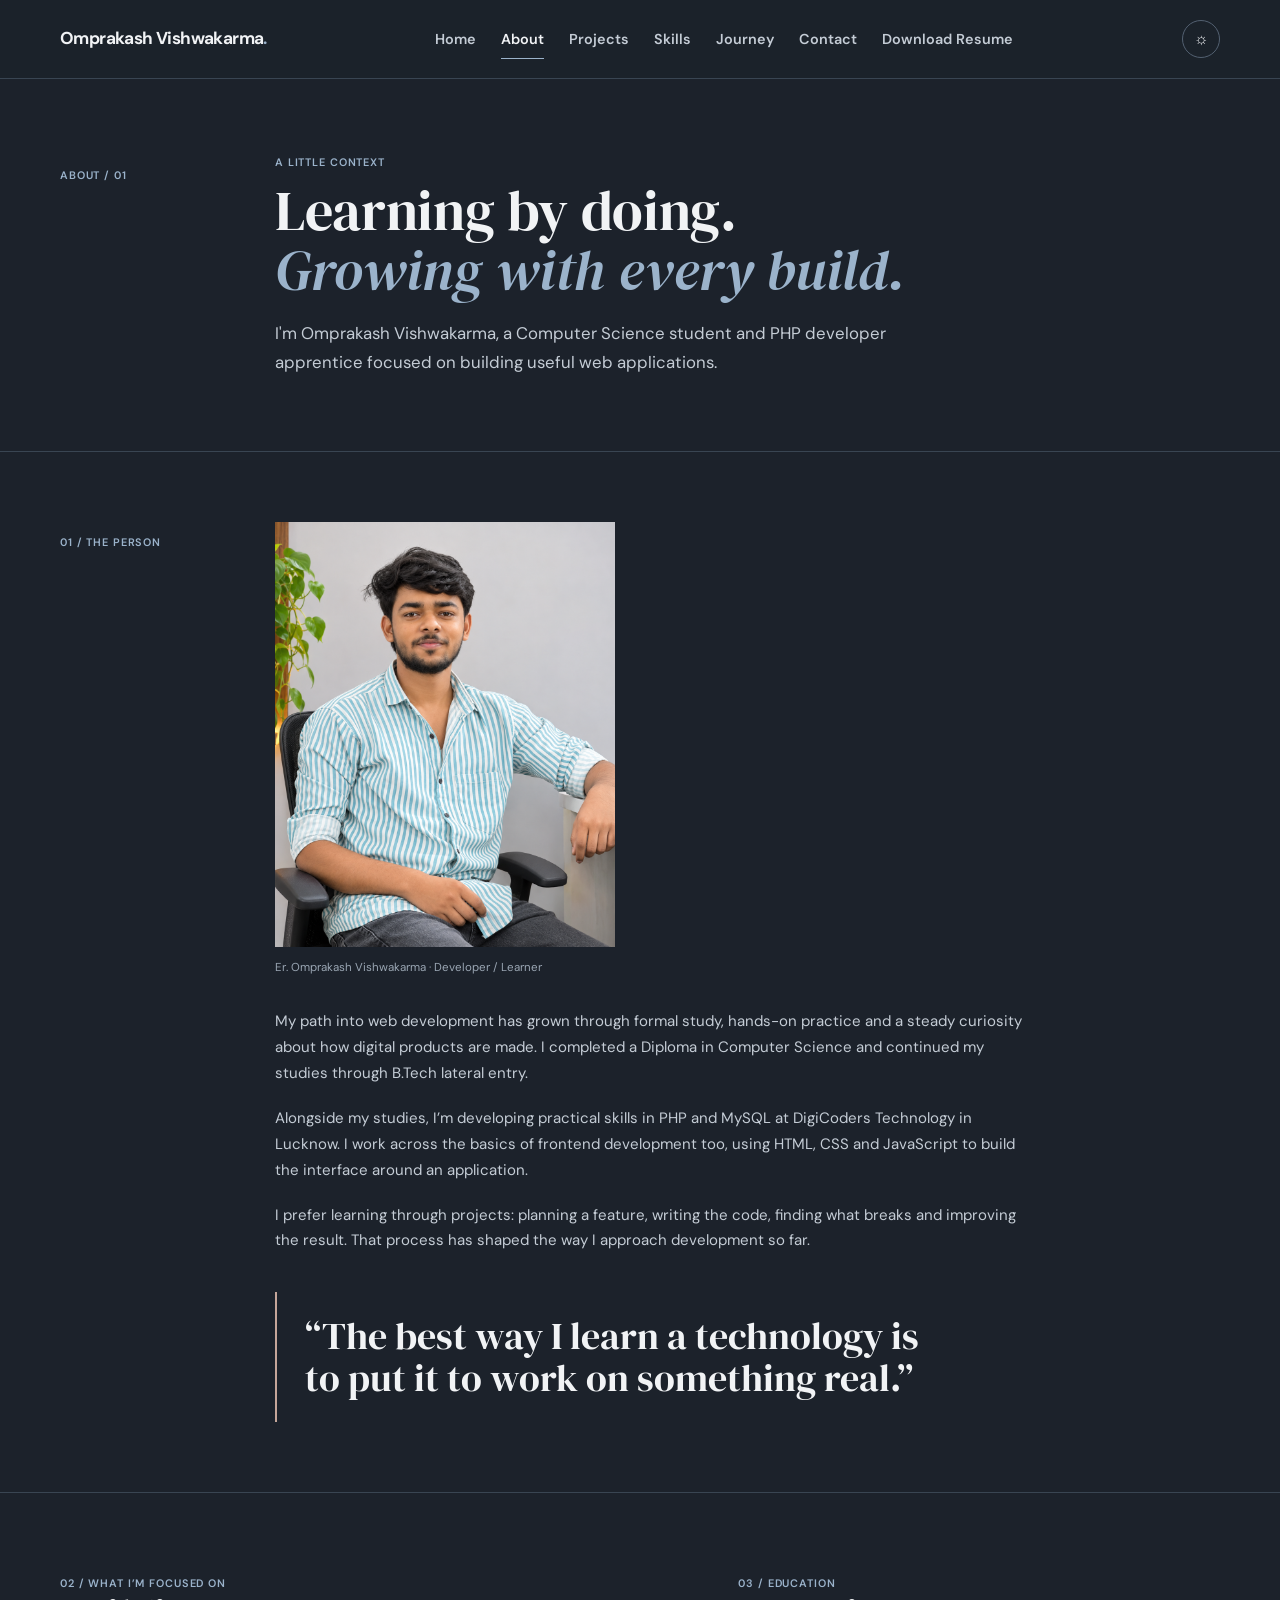
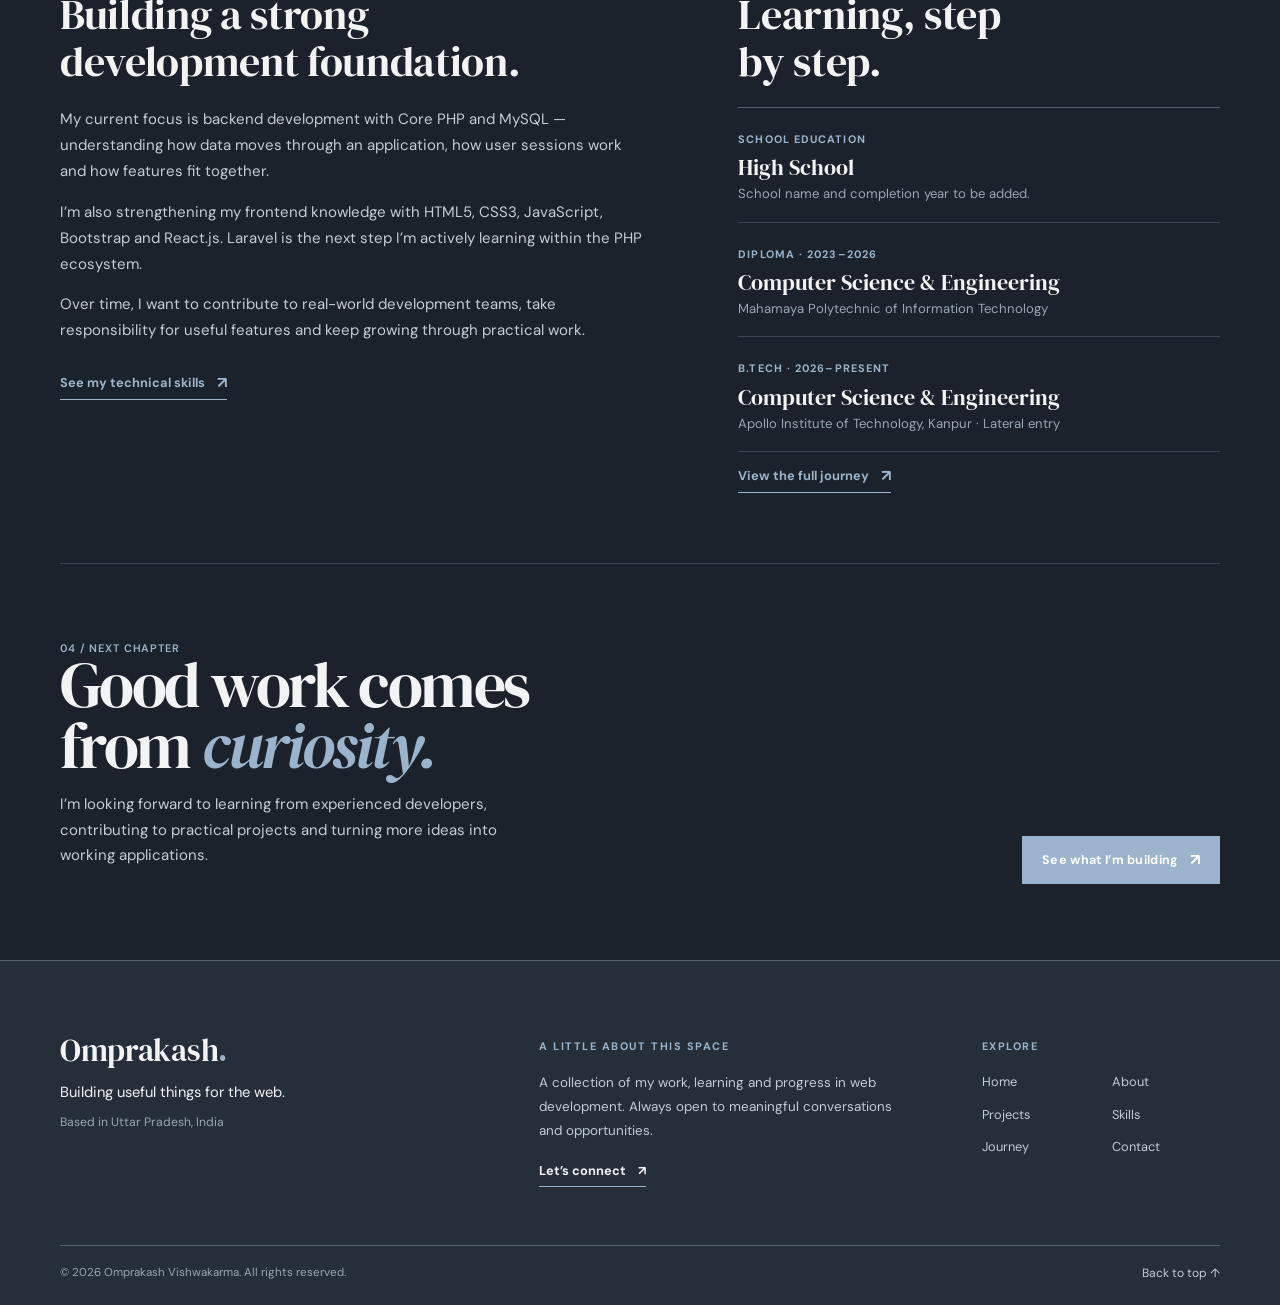
==== commit 292d2a4d: "update in contact page" ====
--- a/about.html
+++ b/about.html
@@ -3,8 +3,7 @@
 <head>
   <meta charset="utf-8">
   <meta name="viewport" content="width=device-width, initial-scale=1">
-  <link rel="icon" href="favicon.svg" type="image/svg+xml">
-  <link rel="icon" href="favicon.ico" sizes="any">
+  <link rel="icon" type="image/x-icon" href="favicon.ico">
   <link rel="apple-touch-icon" href="favicon-180.png">
   <meta name="theme-color" content="#263746">
   <meta name="description" content="About Omprakash Vishwakarma — Computer Science student and PHP developer.">
@@ -20,7 +19,7 @@
 <body id="top">
 <header class="site-header">
   <div class="wrap header-inner">
-    <a class="wordmark" href="index.html" aria-label="Er. Omprakash Vishwakarma home">Er. Omprakash Vishwakarma<span>.</span></a>
+    <a class="wordmark" href="index.html" aria-label="Er. Omprakash Vishwakarma home">Omprakash Vishwakarma<span>.</span></a>
     <div class="nav-wrap" data-primary-nav>
       <nav class="primary-nav" aria-label="Main navigation">
         <a href="index.html">Home</a><a href="about.html" aria-current="page">About</a>
